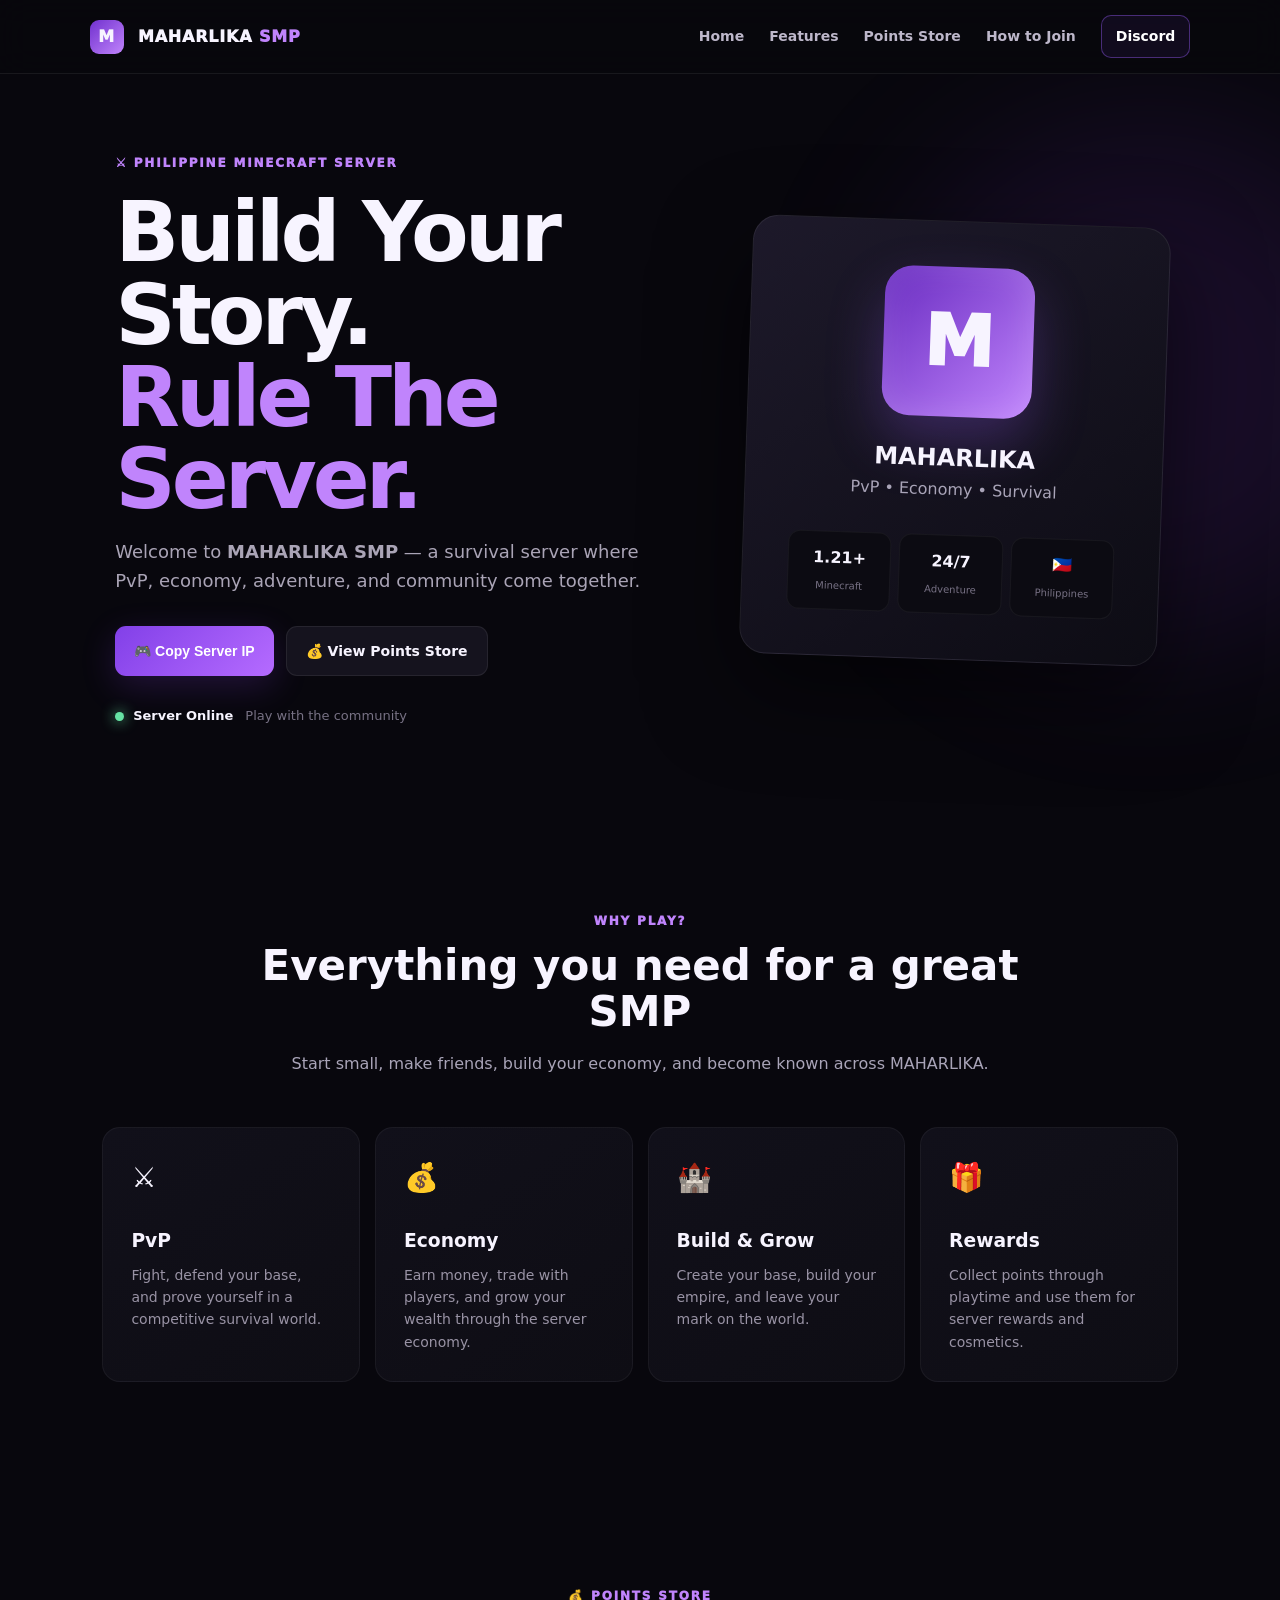
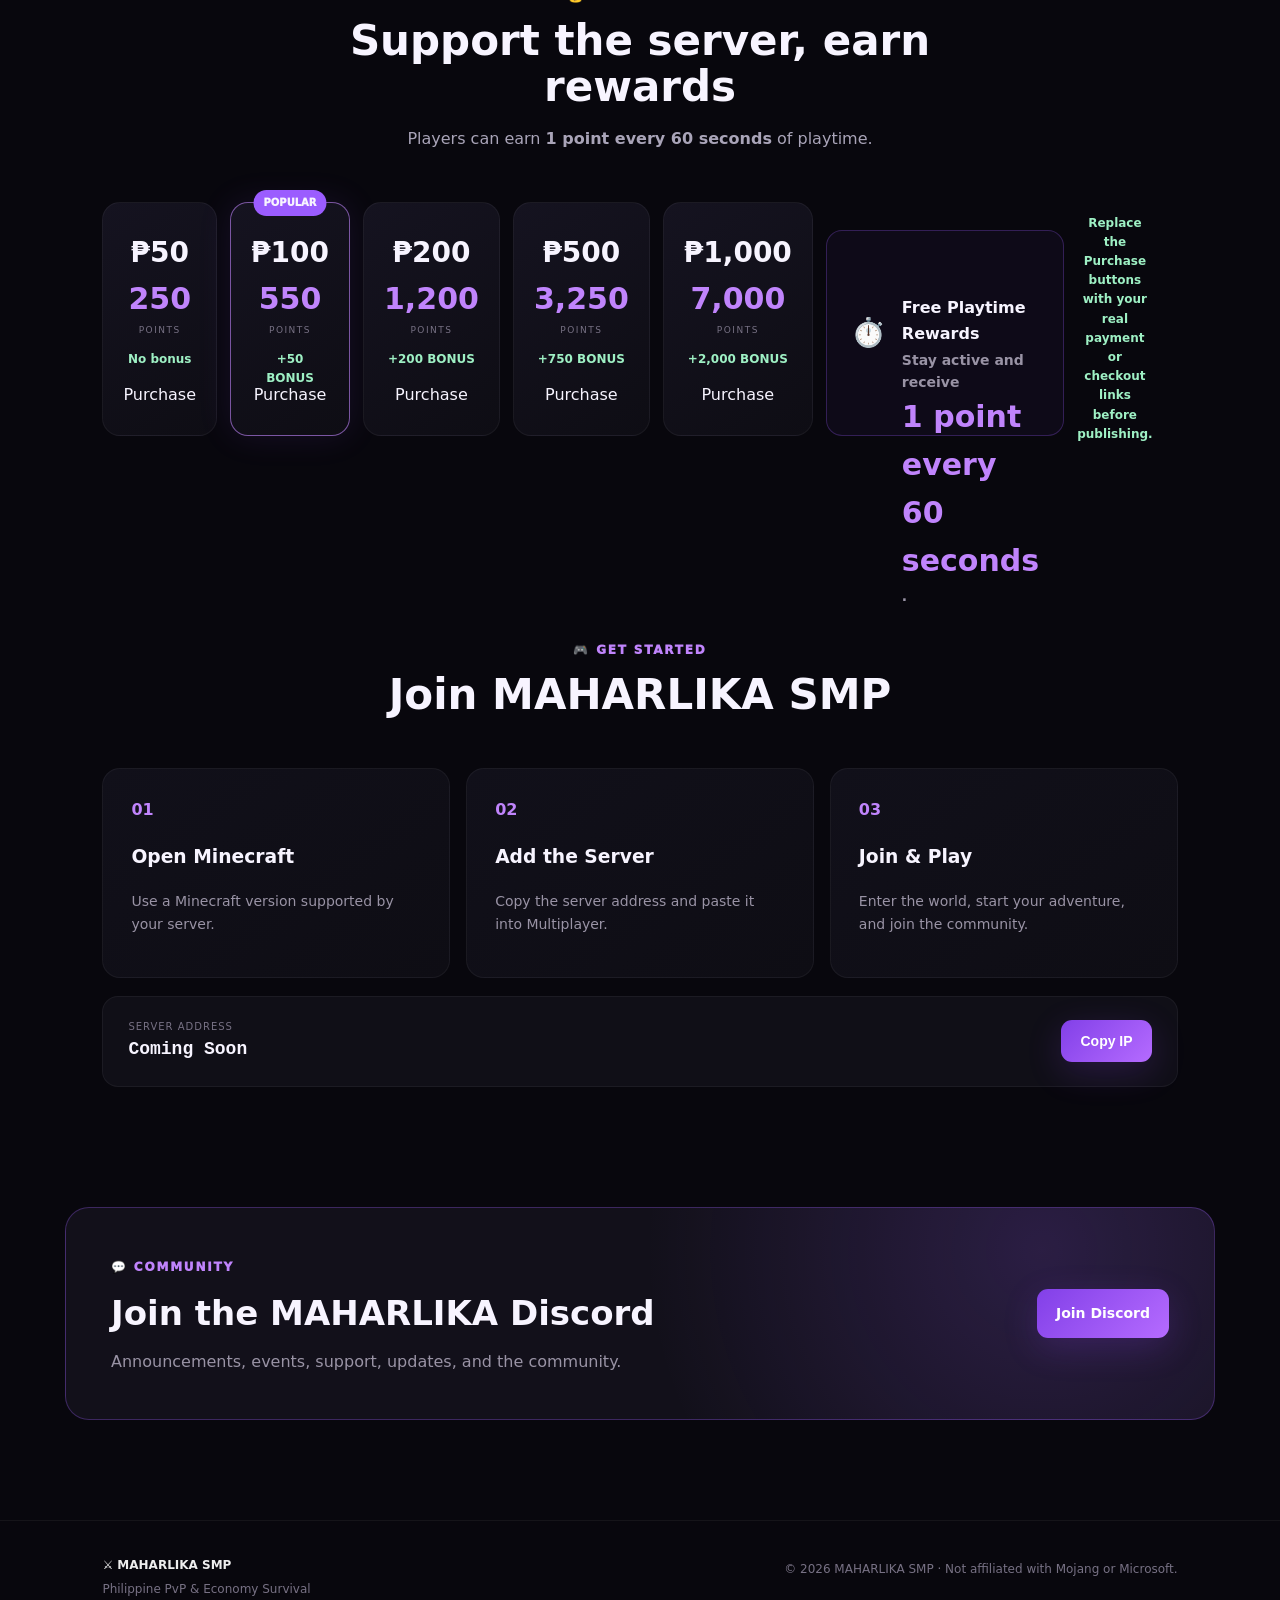
==== index.html @ 7c657fb5 "Update index.html" ====
<!DOCTYPE html>
<html lang="en">
<head>
  <meta charset="UTF-8">
  <meta name="viewport" content="width=device-width, initial-scale=1.0">
  <meta name="description" content="MAHARLIKA SMP - Philippine PvP and Economy Minecraft Server">
  <title>MAHARLIKA SMP | PvP & Economy</title>
  <link rel="stylesheet" href="style.css">
</head>
<body>
<header class="nav">
  <a class="brand" href="#home"><span class="logo">M</span> MAHARLIKA <em>SMP</em></a>
  <button class="menu" aria-label="Menu">☰</button>
  <nav>
    <a href="#home">Home</a><a href="#features">Features</a><a href="#store">Points Store</a>
    <a href="#join">How to Join</a><a class="nav-discord" href="#discord">Discord</a>
  </nav>
</header>

<main>
<section id="home" class="hero">
  <div class="glow"></div>
  <div class="hero-copy">
    <div class="eyebrow">⚔️ PHILIPPINE MINECRAFT SERVER</div>
    <h1>Build Your Story.<br><span>Rule The Server.</span></h1>
    <p>Welcome to <strong>MAHARLIKA SMP</strong> — a survival server where PvP, economy, adventure, and community come together.</p>
    <div class="actions">
      <button class="btn primary" id="copyIp">🎮 Copy Server IP</button>
      <a class="btn secondary" href="#store">💰 View Points Store</a>
    </div>
    <div class="status"><i></i><b>Server Online</b><span>Play with the community</span></div>
  </div>
  <div class="hero-card">
    <div class="mc-logo">M</div>
    <h2>MAHARLIKA</h2><p>PvP • Economy • Survival</p>
    <div class="mini-stats"><div><b>1.21+</b><small>Minecraft</small></div><div><b>24/7</b><small>Adventure</small></div><div><b>🇵🇭</b><small>Philippines</small></div></div>
  </div>
</section>

<section id="features" class="section">
  <div class="section-title"><span>WHY PLAY?</span><h2>Everything you need for a great SMP</h2><p>Start small, make friends, build your economy, and become known across MAHARLIKA.</p></div>
  <div class="features">
    <article><div>⚔️</div><h3>PvP</h3><p>Fight, defend your base, and prove yourself in a competitive survival world.</p></article>
    <article><div>💰</div><h3>Economy</h3><p>Earn money, trade with players, and grow your wealth through the server economy.</p></article>
    <article><div>🏰</div><h3>Build & Grow</h3><p>Create your base, build your empire, and leave your mark on the world.</p></article>
    <article><div>🎁</div><h3>Rewards</h3><p>Collect points through playtime and use them for server rewards and cosmetics.</p></article>
  </div>
</section>

<section id="store" class="section store">
  <div class="section-title"><span>💰 POINTS STORE</span><h2>Support the server, earn rewards</h2><p>Players can earn <strong>1 point every 60 seconds</strong> of playtime.</p></div>
  <div class="prices">
<div class="prices">

  <article>
    <b class="price">₱50</b>
    <strong>250</strong>
    <small>POINTS</small>
    <p>No bonus</p>
    <a href="payment.html?product=250&price=50" class="purchase-button">
      Purchase
    </a>
  </article>

  <article class="popular">
    <label>POPULAR</label>
    <b class="price">₱100</b>
    <strong>550</strong>
    <small>POINTS</small>
    <p>+50 BONUS</p>
    <a href="payment.html?product=550&price=100" class="purchase-button">
      Purchase
    </a>
  </article>

  <article>
    <b class="price">₱200</b>
    <strong>1,200</strong>
    <small>POINTS</small>
    <p>+200 BONUS</p>
    <a href="payment.html?product=1200&price=200" class="purchase-button">
      Purchase
    </a>
  </article>

  <article>
    <b class="price">₱500</b>
    <strong>3,250</strong>
    <small>POINTS</small>
    <p>+750 BONUS</p>
    <a href="payment.html?product=3250&price=500" class="purchase-button">
      Purchase
    </a>
  </article>

  <article>
    <b class="price">₱1,000</b>
    <strong>7,000</strong>
    <small>POINTS</small>
    <p>+2,000 BONUS</p>
    <a href="payment.html?product=7000&price=1000" class="purchase-button">
      Purchase
    </a>
  </article>

</div>
  <div class="earn"><span>⏱️</span><div><b>Free Playtime Rewards</b><p>Stay active and receive <strong>1 point every 60 seconds</strong>.</p></div></div>
  <p class="note">Replace the Purchase buttons with your real payment or checkout links before publishing.</p>
</section>

<section id="join" class="section">
  <div class="section-title"><span>🎮 GET STARTED</span><h2>Join MAHARLIKA SMP</h2></div>
  <div class="steps">
    <article><b>01</b><h3>Open Minecraft</h3><p>Use a Minecraft version supported by your server.</p></article>
    <article><b>02</b><h3>Add the Server</h3><p>Copy the server address and paste it into Multiplayer.</p></article>
    <article><b>03</b><h3>Join & Play</h3><p>Enter the world, start your adventure, and join the community.</p></article>
  </div>
  <div class="server-box"><div><small>SERVER ADDRESS</small><strong id="serverIp">YOUR-SERVER-IP-HERE</strong></div><button class="btn primary" id="copyIp2">Copy IP</button></div>
</section>

<section id="discord" class="discord">
  <div><span>💬 COMMUNITY</span><h2>Join the MAHARLIKA Discord</h2><p>Announcements, events, support, updates, and the community.</p></div>
  <a class="btn primary" href="https://discord.gg/5waByTQENN" target="_blank">Join Discord</a>
</section>
</main>

<footer><div><b>⚔️ MAHARLIKA SMP</b><p>Philippine PvP & Economy Survival</p></div><p>© 2026 MAHARLIKA SMP · Not affiliated with Mojang or Microsoft.</p></footer>
<div id="toast">Server IP copied!</div>
<script src="script.js"></script>
</body>
</html>
---- style.css ----
*{box-sizing:border-box}html{scroll-behavior:smooth}body{margin:0;background:#08070d;color:#f7f4ff;font-family:Inter,system-ui,-apple-system,Segoe UI,sans-serif;line-height:1.6}a{text-decoration:none;color:inherit}.nav{height:74px;position:sticky;top:0;z-index:20;display:flex;align-items:center;justify-content:space-between;padding:0 7%;background:rgba(8,7,13,.86);backdrop-filter:blur(16px);border-bottom:1px solid #ffffff12}.brand{font-weight:950;letter-spacing:.8px}.brand em{color:#c084fc;font-style:normal}.logo{display:inline-grid;place-items:center;width:34px;height:34px;margin-right:8px;border-radius:9px;background:linear-gradient(135deg,#7131ce,#c084fc)}nav{display:flex;align-items:center;gap:25px}nav a{font-size:14px;font-weight:750;color:#bdb7ca}nav a:hover{color:white}.nav-discord{padding:9px 14px;border:1px solid #9b5cff66;border-radius:10px;color:#fff!important;background:#9b5cff12}.menu{display:none;background:none;border:0;color:white;font-size:25px}.hero{min-height:690px;display:grid;grid-template-columns:1.15fr .85fr;gap:65px;align-items:center;padding:80px 9%;position:relative;overflow:hidden}.glow{position:absolute;width:520px;height:520px;border-radius:50%;right:-130px;top:50px;background:#8b3fe51f;filter:blur(80px)}.hero-copy,.hero-card{position:relative;z-index:1}.eyebrow,.section-title>span,.discord>div>span{font-size:12px;font-weight:950;letter-spacing:1.8px;color:#c084fc}.hero h1{font-size:clamp(48px,7vw,84px);line-height:.98;letter-spacing:-4px;margin:18px 0}.hero h1 span{color:#c084fc}.hero-copy>p{max-width:650px;color:#aaa4b6;font-size:18px}.actions{display:flex;gap:12px;margin:30px 0}.btn{display:inline-flex;align-items:center;justify-content:center;border:0;border-radius:11px;padding:13px 19px;font-weight:900;cursor:pointer;font-size:14px}.primary{color:white;background:linear-gradient(135deg,#8240e8,#b56bff);box-shadow:0 10px 35px #8b43ef33}.secondary{background:#15131e;border:1px solid #ffffff12}.status{display:flex;align-items:center;gap:9px;font-size:13px}.status i{width:9px;height:9px;background:#66e3a4;border-radius:50%;box-shadow:0 0 14px #66e3a4}.status span{color:#777184;margin-left:3px}.hero-card{padding:45px;border:1px solid #ffffff12;border-radius:26px;text-align:center;background:linear-gradient(145deg,#1d192a,#0d0c14);box-shadow:0 35px 90px #0008;transform:rotate(2deg)}.mc-logo{width:150px;height:150px;margin:auto;display:grid;place-items:center;border-radius:28px;background:linear-gradient(135deg,#682bc0,#c084fc);font-size:70px;font-weight:1000;box-shadow:inset 0 0 35px #ffffff22,0 25px 55px #9b5cff44}.hero-card h2{margin:22px 0 0}.hero-card p{margin:0;color:#a9a4b8}.mini-stats{display:grid;grid-template-columns:repeat(3,1fr);gap:8px;margin-top:32px}.mini-stats div{padding:13px;border-radius:12px;background:#0c0b12;border:1px solid #ffffff0d}.mini-stats b{display:block}.mini-stats small{font-size:10px;color:#777184}.section{max-width:1350px;margin:auto;padding:100px 8%}.section-title{text-align:center;max-width:760px;margin:0 auto 50px}.section-title h2{font-size:42px;line-height:1.1;margin:10px 0}.section-title p{color:#a9a4b8}.features{display:grid;grid-template-columns:repeat(4,1fr);gap:15px}.features article,.steps article{padding:28px;border:1px solid #ffffff0d;border-radius:18px;background:linear-gradient(145deg,#11101a,#0e0d14)}.features article>div{font-size:28px;margin-bottom:25px}.features h3,.features p{margin:0}.features p{margin-top:8px;color:#9993a5;font-size:14px}.prices{display:grid;grid-template-columns:repeat(5,1fr);gap:13px}.prices article{position:relative;padding:28px 20px;text-align:center;border:1px solid #ffffff0d;border-radius:18px;background:linear-gradient(145deg,#151320,#0e0d14)}.prices article.popular{border-color:#c084fc99;box-shadow:0 0 35px #9b5cff1c}.prices label{position:absolute;top:0;left:50%;transform:translate(-50%,-50%);background:#9b5cff;padding:5px 10px;border-radius:20px;font-size:10px;font-weight:1000}.price{display:block;font-size:28px}.prices strong{display:block;color:#c084fc;font-size:30px}.prices small{display:block;color:#777184;font-size:9px;letter-spacing:1.5px}.prices p{height:20px;color:#9ef0c4;font-size:12px;font-weight:800}.prices button{width:100%;padding:10px;border:1px solid #ffffff12;border-radius:9px;background:#1c1927;color:white;font-weight:800;cursor:pointer}.prices button:hover{background:#9b5cff}.earn{max-width:850px;margin:28px auto 0;padding:20px 24px;display:flex;align-items:center;gap:16px;border:1px solid #9b5cff44;border-radius:16px;background:#9b5cff0c}.earn>span{font-size:28px}.earn p{margin:2px 0;color:#9993a5;font-size:14px}.note{text-align:center;color:#777184;font-size:11px}.steps{display:grid;grid-template-columns:repeat(3,1fr);gap:16px}.steps article>b{color:#c084fc}.steps p{color:#9993a5;font-size:14px}.server-box{margin-top:18px;padding:22px 25px;display:flex;align-items:center;justify-content:space-between;border:1px solid #ffffff0d;border-radius:16px;background:#100f17}.server-box small{display:block;color:#777184;font-size:10px;letter-spacing:1px}.server-box strong{font-family:monospace;font-size:18px}.discord{max-width:1150px;margin:20px auto 100px;padding:45px;display:flex;align-items:center;justify-content:space-between;gap:30px;border:1px solid #9b5cff4d;border-radius:24px;background:radial-gradient(circle at 85% 20%,#9b5cff2e,transparent 40%),#12101a}.discord h2{font-size:34px;margin:8px 0}.discord p{color:#9993a5;margin:0}footer{padding:35px 8%;border-top:1px solid #ffffff0d;display:flex;justify-content:space-between;gap:20px;color:#777184;font-size:12px}footer p{margin:4px 0}footer b{color:#eee}#toast{position:fixed;z-index:50;bottom:25px;left:50%;transform:translate(-50%,30px);opacity:0;background:#eee;color:#111;padding:10px 17px;border-radius:9px;font-size:13px;font-weight:900;transition:.25s}#toast.show{opacity:1;transform:translate(-50%,0)}@media(max-width:900px){nav{display:none}.menu{display:block}.hero{grid-template-columns:1fr;padding-top:60px}.hero-card{max-width:500px;margin:auto}.features{grid-template-columns:repeat(2,1fr)}.prices{grid-template-columns:repeat(2,1fr)}.steps{grid-template-columns:1fr}.discord{margin:20px 5% 70px;flex-direction:column;align-items:flex-start}.section{padding:75px 5%}}@media(max-width:600px){.hero{padding:55px 5%}.features,.prices{grid-template-columns:1fr}.actions{flex-direction:column}.actions>*{width:100%}.hero h1{letter-spacing:-2px}.section-title h2{font-size:33px}.server-box{flex-direction:column;align-items:flex-start;gap:15px}.server-box .btn{width:100%}footer{flex-direction:column}}
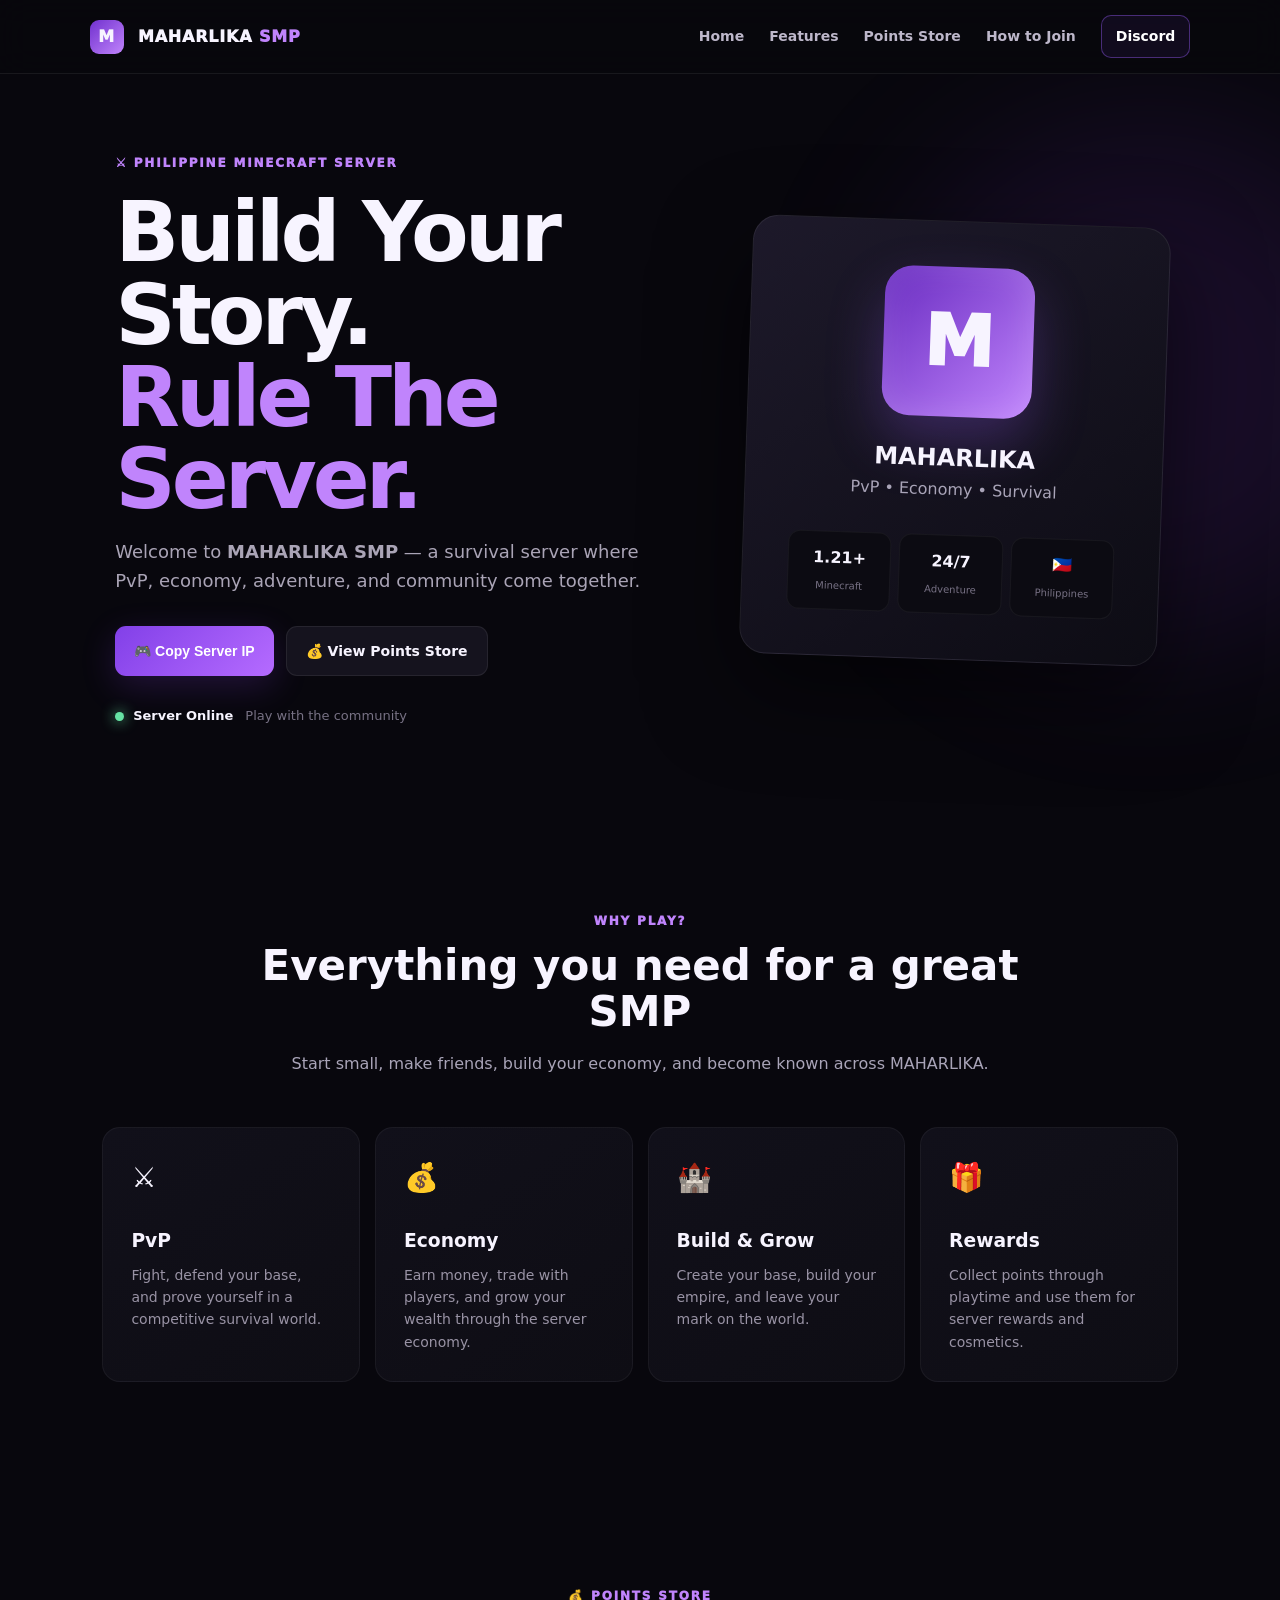
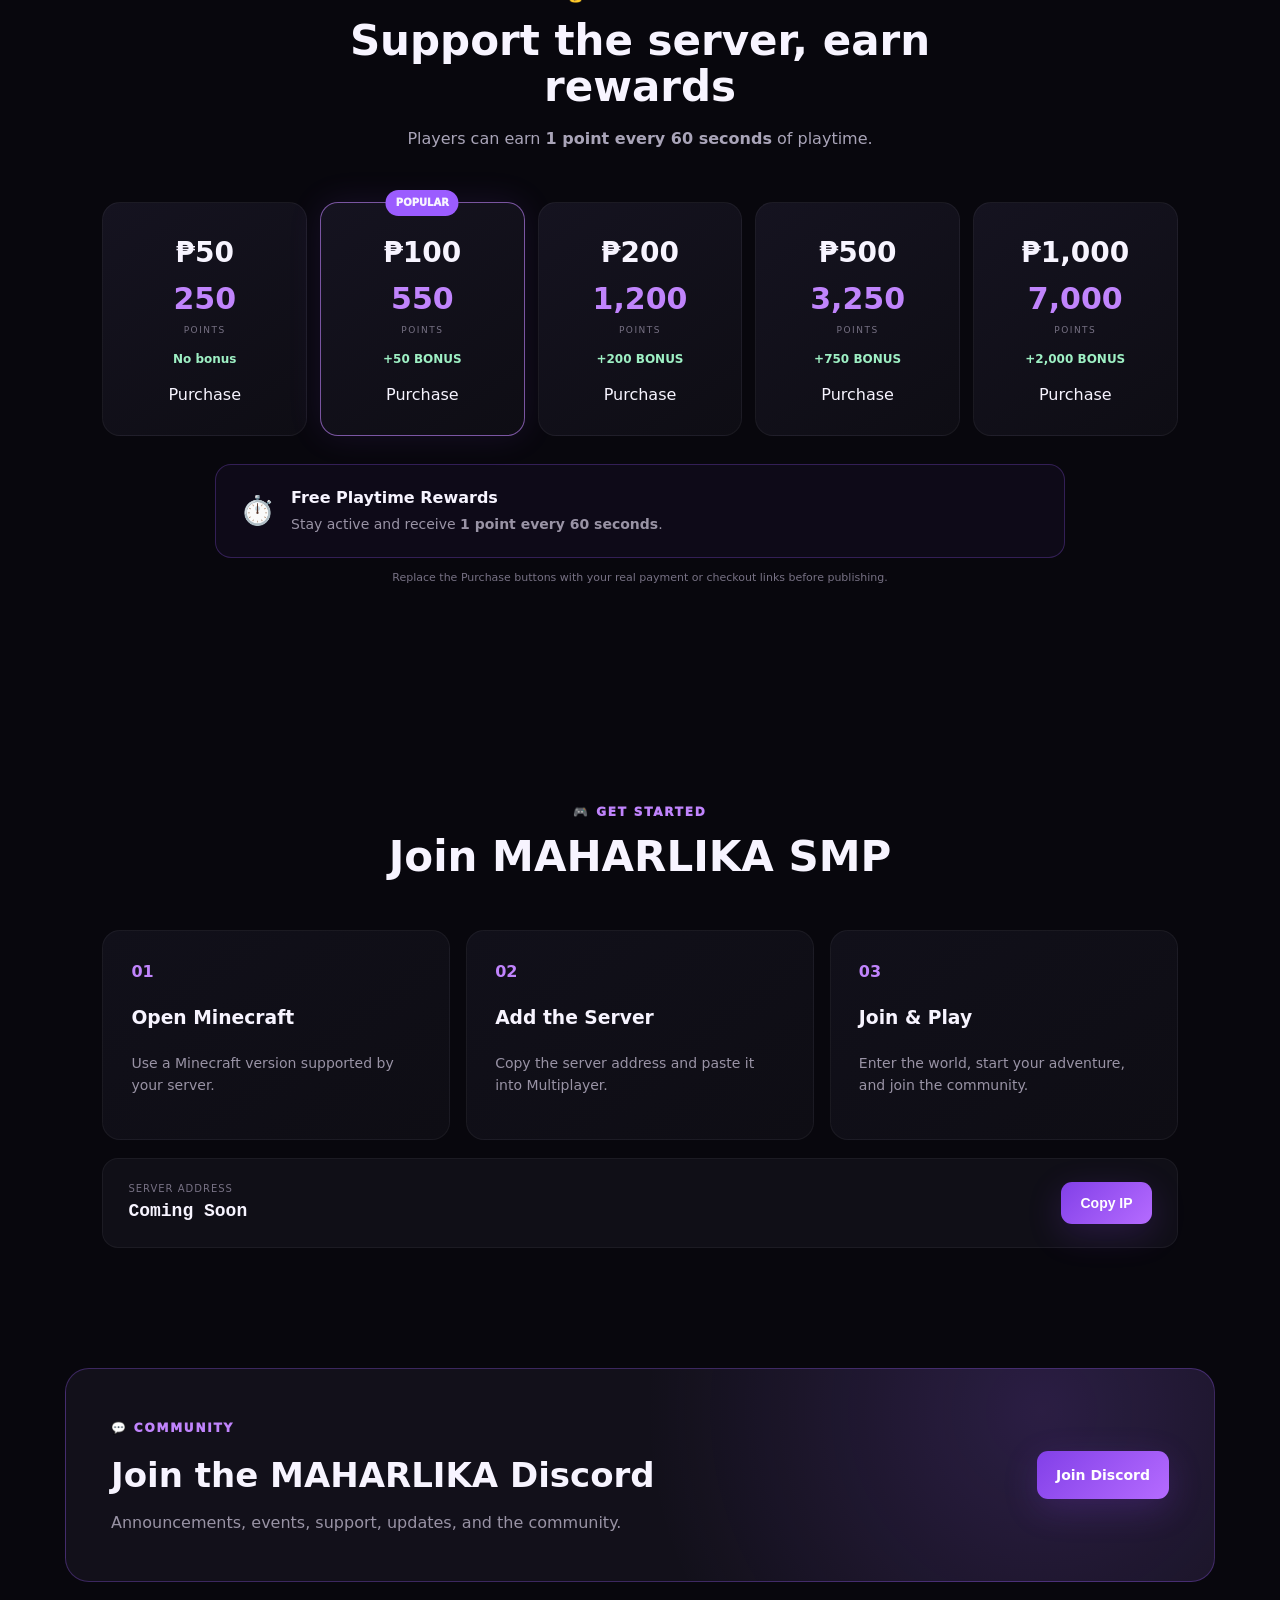
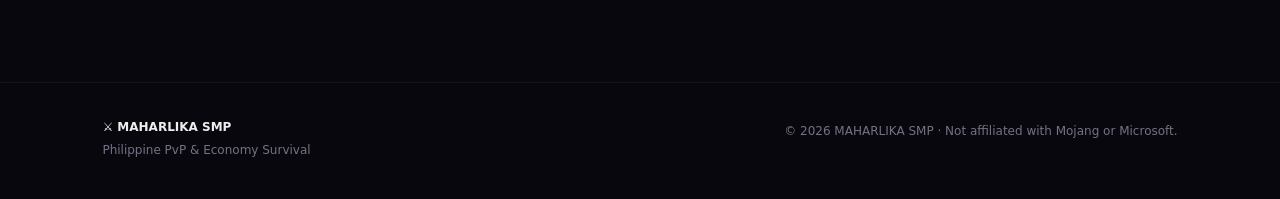
==== commit 7aaf3975: "Fix formatting in points store section of index.html" ====
--- a/index.html
+++ b/index.html
@@ -49,7 +49,6 @@
 
 <section id="store" class="section store">
   <div class="section-title"><span>💰 POINTS STORE</span><h2>Support the server, earn rewards</h2><p>Players can earn <strong>1 point every 60 seconds</strong> of playtime.</p></div>
-  <div class="prices">
 <div class="prices">
 
   <article>
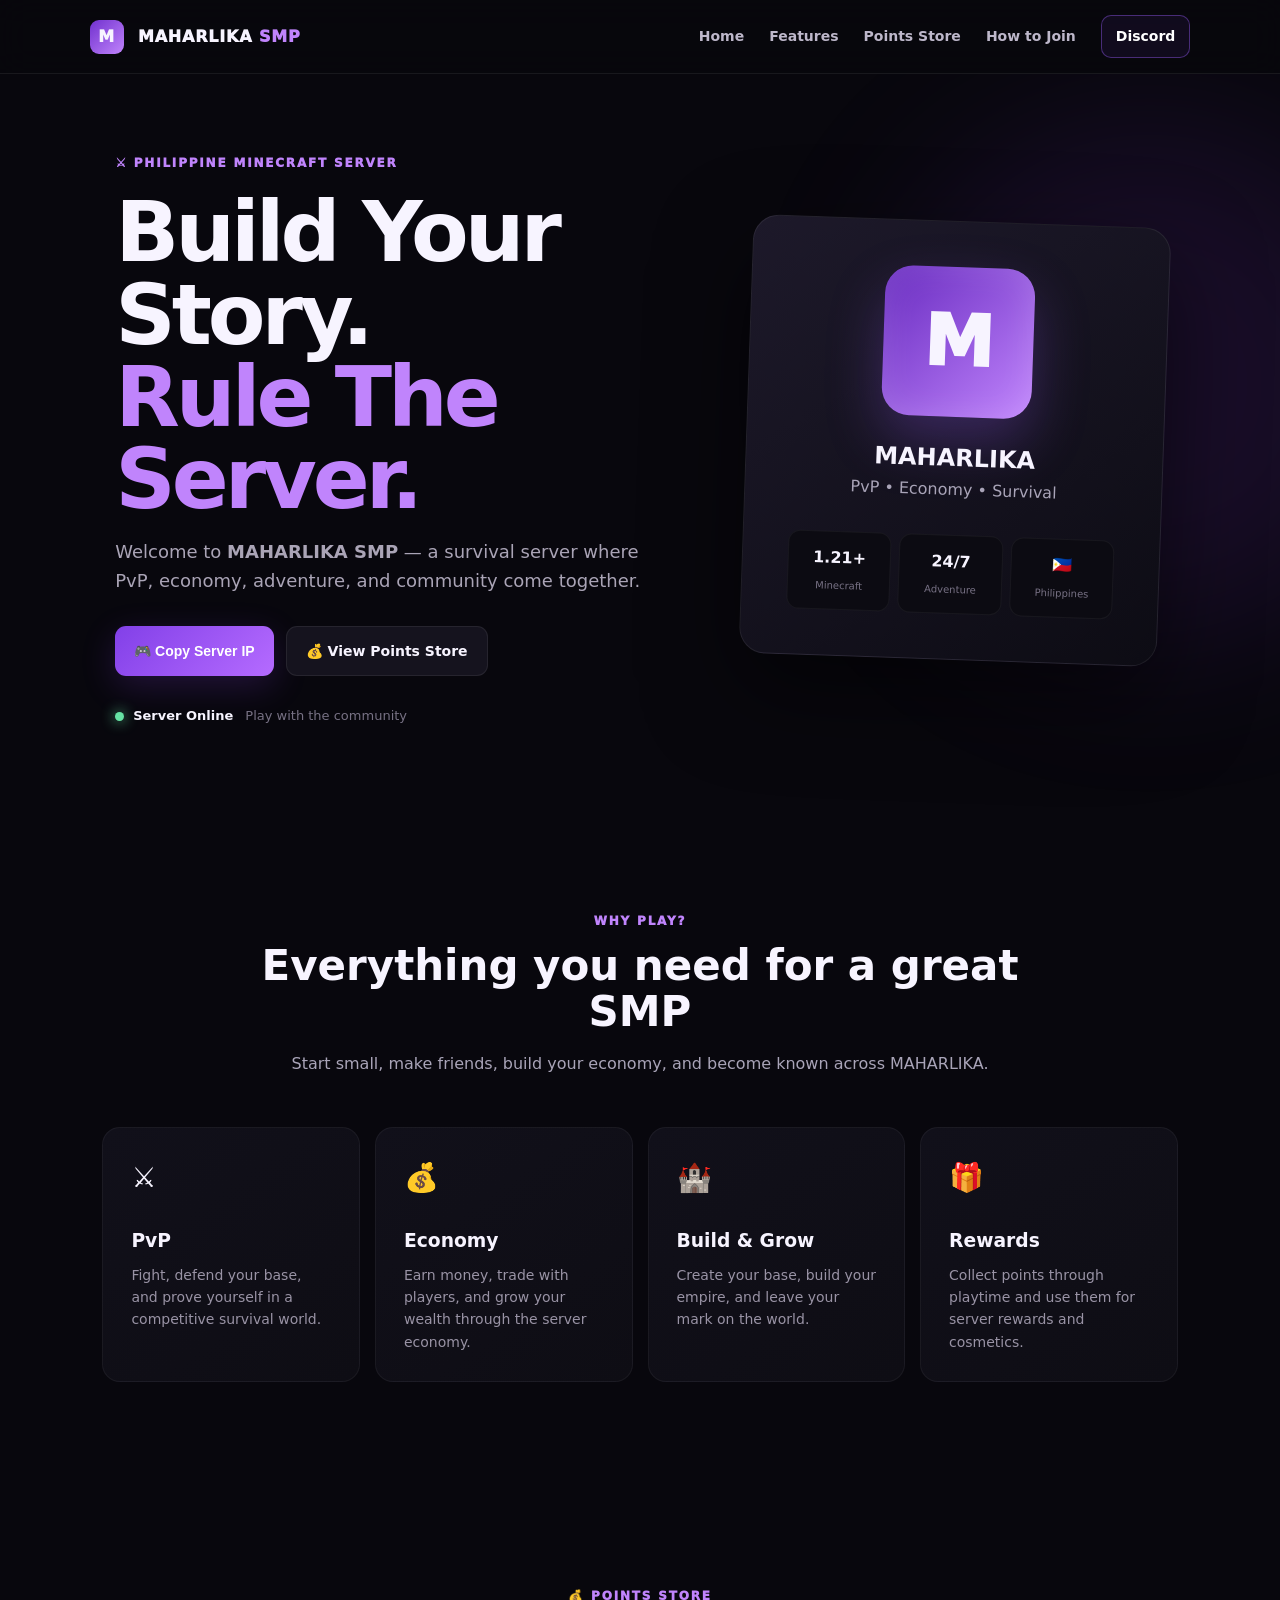
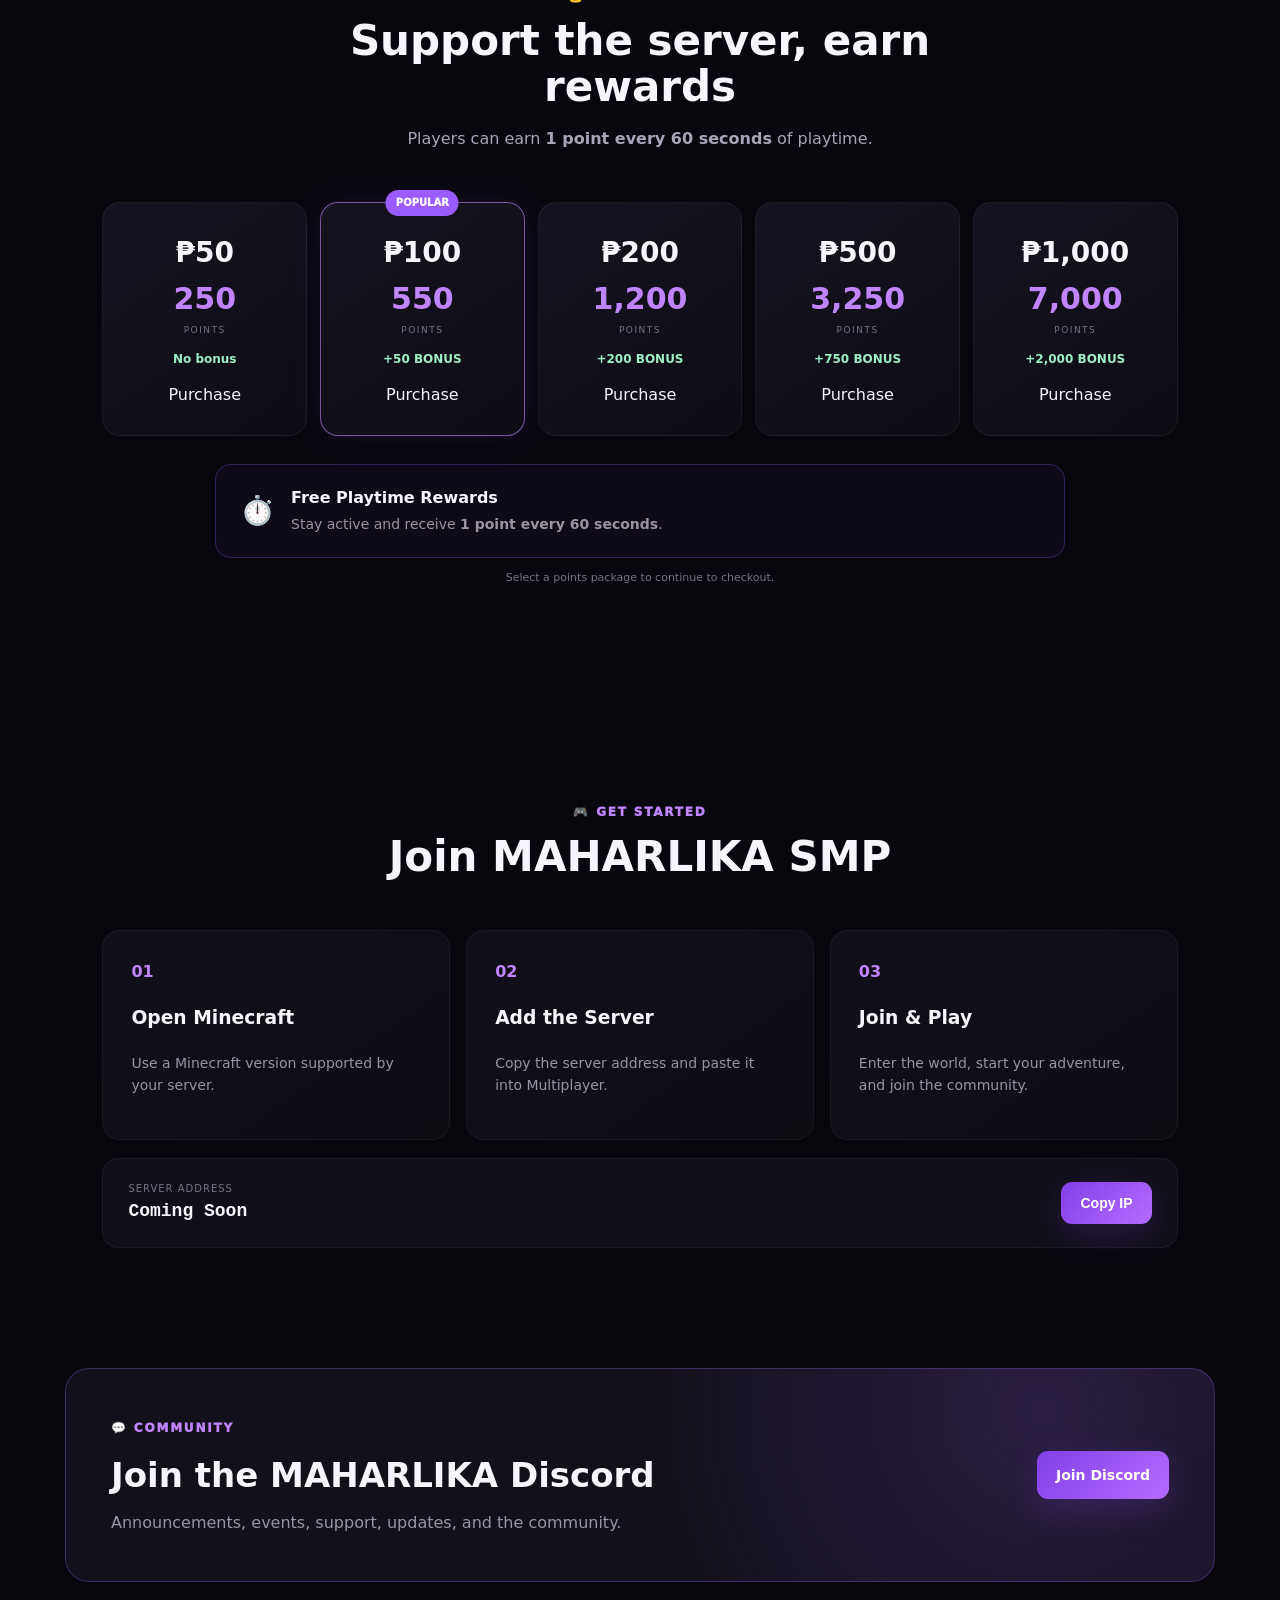
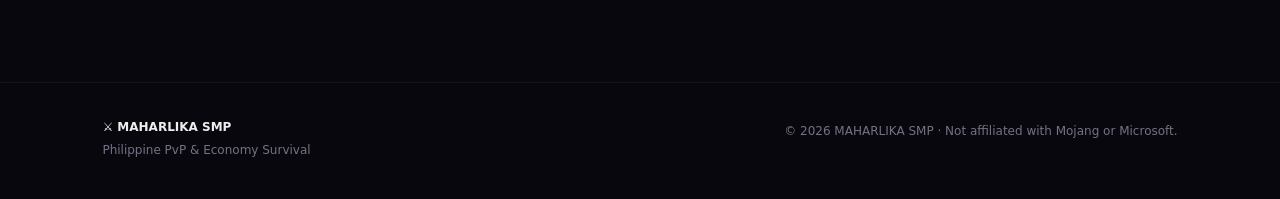
==== commit b999846e: "Update note for payment links in index.html" ====
--- a/index.html
+++ b/index.html
@@ -104,7 +104,7 @@
 
 </div>
   <div class="earn"><span>⏱️</span><div><b>Free Playtime Rewards</b><p>Stay active and receive <strong>1 point every 60 seconds</strong>.</p></div></div>
-  <p class="note">Replace the Purchase buttons with your real payment or checkout links before publishing.</p>
+  <p class="note">Select a points package to continue to checkout.</p>
 </section>
 
 <section id="join" class="section">
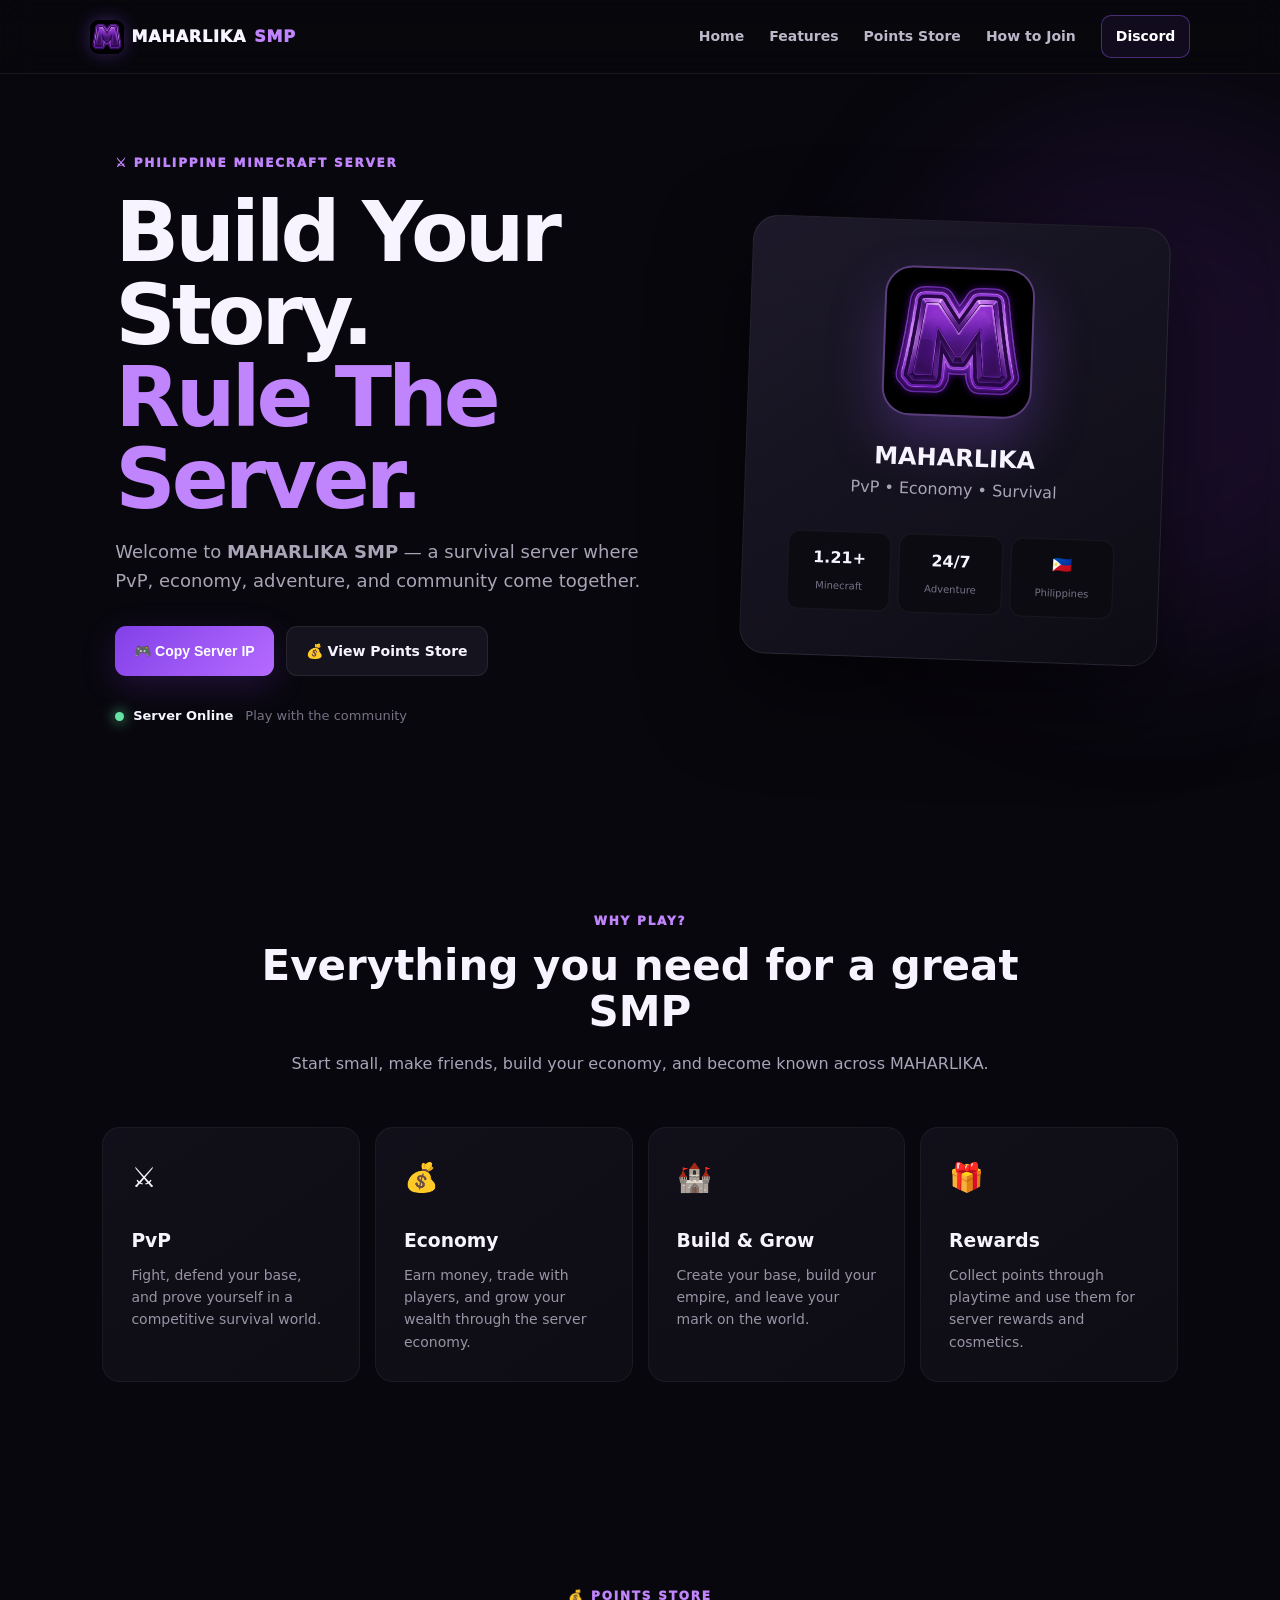
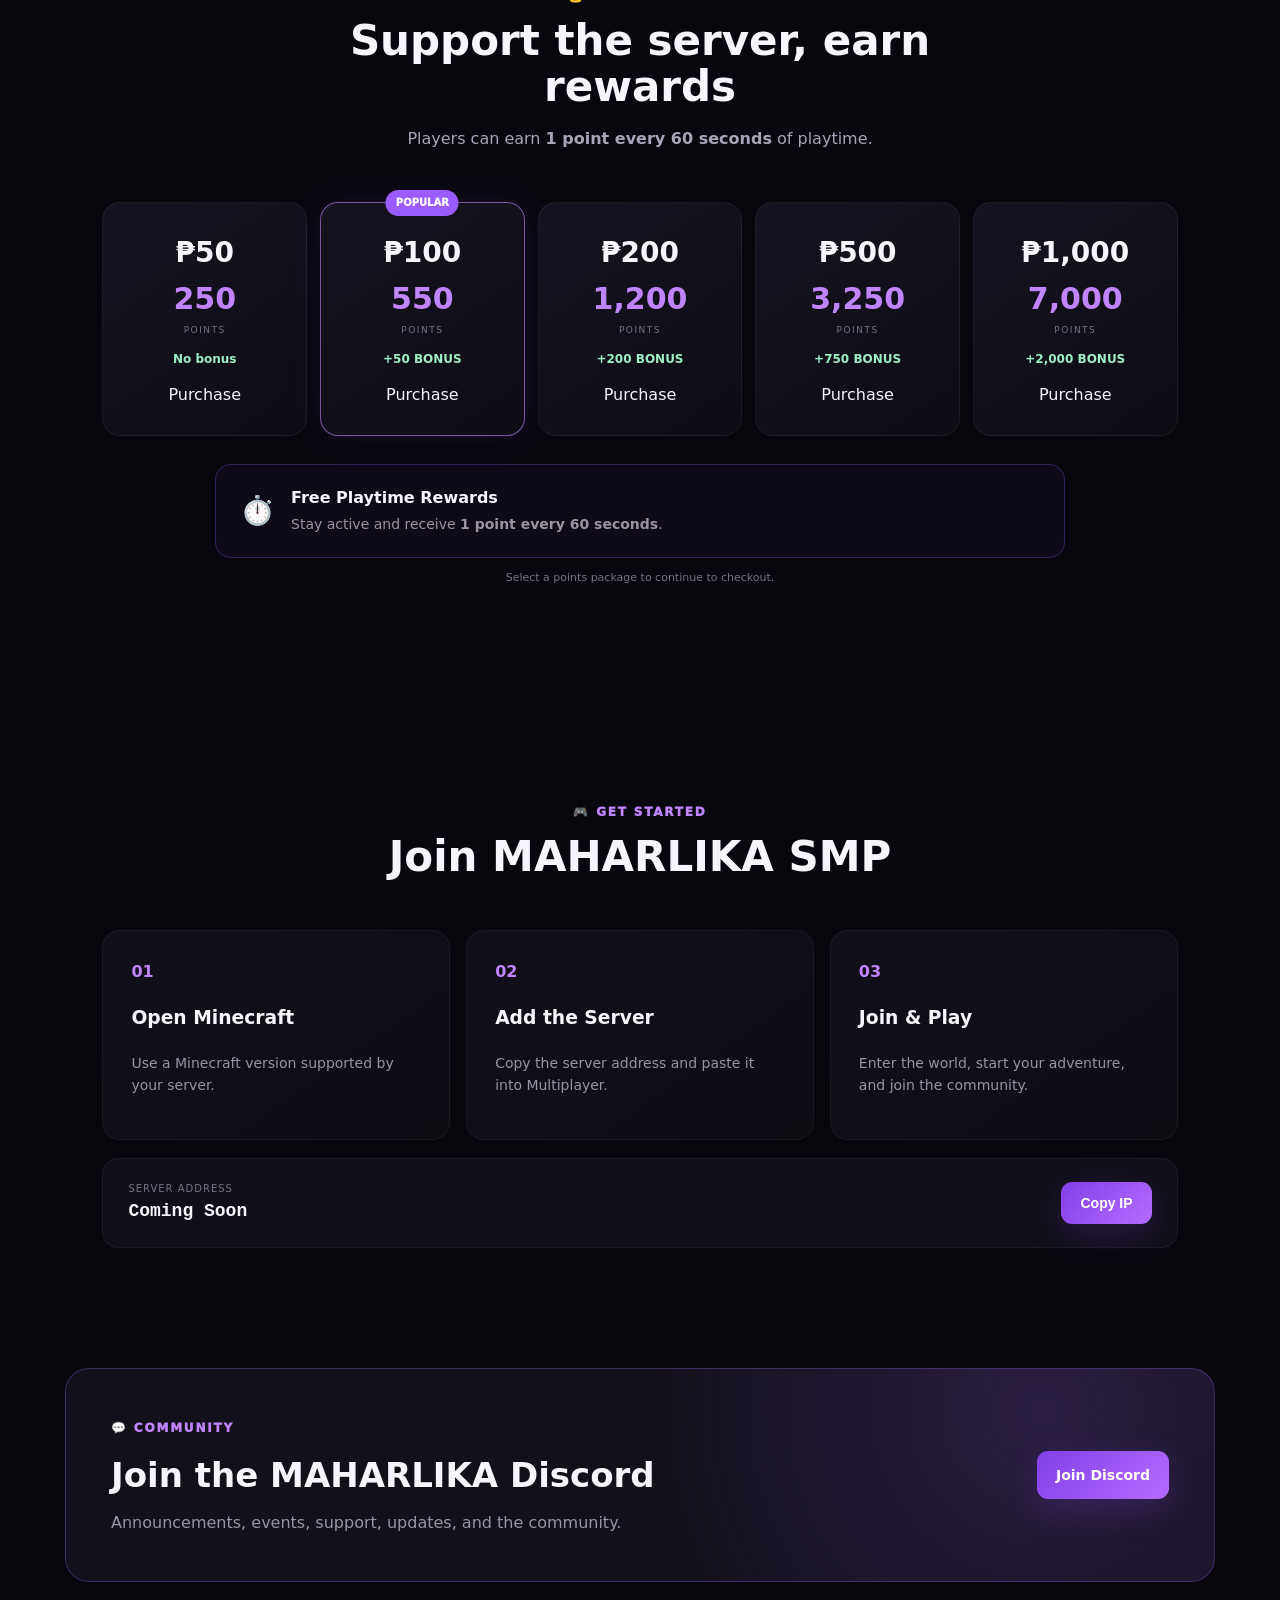
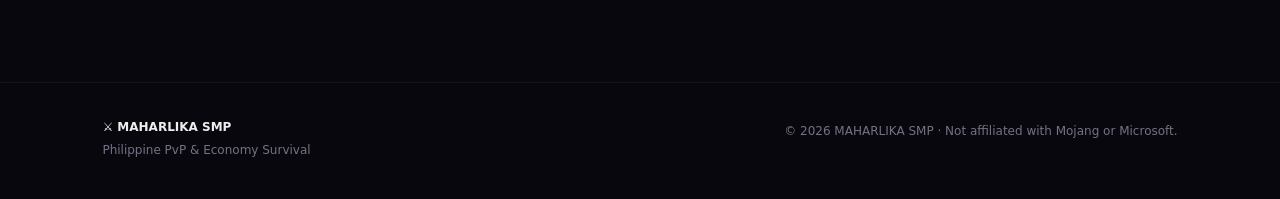
==== commit d87a0497: "Add files via upload" ====
--- a/index.html
+++ b/index.html
@@ -5,11 +5,15 @@
   <meta name="viewport" content="width=device-width, initial-scale=1.0">
   <meta name="description" content="MAHARLIKA SMP - Philippine PvP and Economy Minecraft Server">
   <title>MAHARLIKA SMP | PvP & Economy</title>
+  <link rel="icon" type="image/jpeg" href="maharlika-logo.jpg">
+  <meta property="og:title" content="MAHARLIKA SMP | PvP & Economy">
+  <meta property="og:description" content="Philippine PvP & Economy Survival Minecraft Server">
+  <meta property="og:image" content="maharlika-logo.jpg">
   <link rel="stylesheet" href="style.css">
 </head>
 <body>
 <header class="nav">
-  <a class="brand" href="#home"><span class="logo">M</span> MAHARLIKA <em>SMP</em></a>
+  <a class="brand" href="#home"><img class="brand-logo" src="maharlika-logo.jpg" alt="MAHARLIKA SMP logo"> MAHARLIKA <em>SMP</em></a>
   <button class="menu" aria-label="Menu">☰</button>
   <nav>
     <a href="#home">Home</a><a href="#features">Features</a><a href="#store">Points Store</a>
@@ -31,7 +35,7 @@
     <div class="status"><i></i><b>Server Online</b><span>Play with the community</span></div>
   </div>
   <div class="hero-card">
-    <div class="mc-logo">M</div>
+    <img class="mc-logo" src="maharlika-logo.jpg" alt="MAHARLIKA SMP logo">
     <h2>MAHARLIKA</h2><p>PvP • Economy • Survival</p>
     <div class="mini-stats"><div><b>1.21+</b><small>Minecraft</small></div><div><b>24/7</b><small>Adventure</small></div><div><b>🇵🇭</b><small>Philippines</small></div></div>
   </div>
--- a/style.css
+++ b/style.css
@@ -1 +1 @@
-*{box-sizing:border-box}html{scroll-behavior:smooth}body{margin:0;background:#08070d;color:#f7f4ff;font-family:Inter,system-ui,-apple-system,Segoe UI,sans-serif;line-height:1.6}a{text-decoration:none;color:inherit}.nav{height:74px;position:sticky;top:0;z-index:20;display:flex;align-items:center;justify-content:space-between;padding:0 7%;background:rgba(8,7,13,.86);backdrop-filter:blur(16px);border-bottom:1px solid #ffffff12}.brand{font-weight:950;letter-spacing:.8px}.brand em{color:#c084fc;font-style:normal}.logo{display:inline-grid;place-items:center;width:34px;height:34px;margin-right:8px;border-radius:9px;background:linear-gradient(135deg,#7131ce,#c084fc)}nav{display:flex;align-items:center;gap:25px}nav a{font-size:14px;font-weight:750;color:#bdb7ca}nav a:hover{color:white}.nav-discord{padding:9px 14px;border:1px solid #9b5cff66;border-radius:10px;color:#fff!important;background:#9b5cff12}.menu{display:none;background:none;border:0;color:white;font-size:25px}.hero{min-height:690px;display:grid;grid-template-columns:1.15fr .85fr;gap:65px;align-items:center;padding:80px 9%;position:relative;overflow:hidden}.glow{position:absolute;width:520px;height:520px;border-radius:50%;right:-130px;top:50px;background:#8b3fe51f;filter:blur(80px)}.hero-copy,.hero-card{position:relative;z-index:1}.eyebrow,.section-title>span,.discord>div>span{font-size:12px;font-weight:950;letter-spacing:1.8px;color:#c084fc}.hero h1{font-size:clamp(48px,7vw,84px);line-height:.98;letter-spacing:-4px;margin:18px 0}.hero h1 span{color:#c084fc}.hero-copy>p{max-width:650px;color:#aaa4b6;font-size:18px}.actions{display:flex;gap:12px;margin:30px 0}.btn{display:inline-flex;align-items:center;justify-content:center;border:0;border-radius:11px;padding:13px 19px;font-weight:900;cursor:pointer;font-size:14px}.primary{color:white;background:linear-gradient(135deg,#8240e8,#b56bff);box-shadow:0 10px 35px #8b43ef33}.secondary{background:#15131e;border:1px solid #ffffff12}.status{display:flex;align-items:center;gap:9px;font-size:13px}.status i{width:9px;height:9px;background:#66e3a4;border-radius:50%;box-shadow:0 0 14px #66e3a4}.status span{color:#777184;margin-left:3px}.hero-card{padding:45px;border:1px solid #ffffff12;border-radius:26px;text-align:center;background:linear-gradient(145deg,#1d192a,#0d0c14);box-shadow:0 35px 90px #0008;transform:rotate(2deg)}.mc-logo{width:150px;height:150px;margin:auto;display:grid;place-items:center;border-radius:28px;background:linear-gradient(135deg,#682bc0,#c084fc);font-size:70px;font-weight:1000;box-shadow:inset 0 0 35px #ffffff22,0 25px 55px #9b5cff44}.hero-card h2{margin:22px 0 0}.hero-card p{margin:0;color:#a9a4b8}.mini-stats{display:grid;grid-template-columns:repeat(3,1fr);gap:8px;margin-top:32px}.mini-stats div{padding:13px;border-radius:12px;background:#0c0b12;border:1px solid #ffffff0d}.mini-stats b{display:block}.mini-stats small{font-size:10px;color:#777184}.section{max-width:1350px;margin:auto;padding:100px 8%}.section-title{text-align:center;max-width:760px;margin:0 auto 50px}.section-title h2{font-size:42px;line-height:1.1;margin:10px 0}.section-title p{color:#a9a4b8}.features{display:grid;grid-template-columns:repeat(4,1fr);gap:15px}.features article,.steps article{padding:28px;border:1px solid #ffffff0d;border-radius:18px;background:linear-gradient(145deg,#11101a,#0e0d14)}.features article>div{font-size:28px;margin-bottom:25px}.features h3,.features p{margin:0}.features p{margin-top:8px;color:#9993a5;font-size:14px}.prices{display:grid;grid-template-columns:repeat(5,1fr);gap:13px}.prices article{position:relative;padding:28px 20px;text-align:center;border:1px solid #ffffff0d;border-radius:18px;background:linear-gradient(145deg,#151320,#0e0d14)}.prices article.popular{border-color:#c084fc99;box-shadow:0 0 35px #9b5cff1c}.prices label{position:absolute;top:0;left:50%;transform:translate(-50%,-50%);background:#9b5cff;padding:5px 10px;border-radius:20px;font-size:10px;font-weight:1000}.price{display:block;font-size:28px}.prices strong{display:block;color:#c084fc;font-size:30px}.prices small{display:block;color:#777184;font-size:9px;letter-spacing:1.5px}.prices p{height:20px;color:#9ef0c4;font-size:12px;font-weight:800}.prices button{width:100%;padding:10px;border:1px solid #ffffff12;border-radius:9px;background:#1c1927;color:white;font-weight:800;cursor:pointer}.prices button:hover{background:#9b5cff}.earn{max-width:850px;margin:28px auto 0;padding:20px 24px;display:flex;align-items:center;gap:16px;border:1px solid #9b5cff44;border-radius:16px;background:#9b5cff0c}.earn>span{font-size:28px}.earn p{margin:2px 0;color:#9993a5;font-size:14px}.note{text-align:center;color:#777184;font-size:11px}.steps{display:grid;grid-template-columns:repeat(3,1fr);gap:16px}.steps article>b{color:#c084fc}.steps p{color:#9993a5;font-size:14px}.server-box{margin-top:18px;padding:22px 25px;display:flex;align-items:center;justify-content:space-between;border:1px solid #ffffff0d;border-radius:16px;background:#100f17}.server-box small{display:block;color:#777184;font-size:10px;letter-spacing:1px}.server-box strong{font-family:monospace;font-size:18px}.discord{max-width:1150px;margin:20px auto 100px;padding:45px;display:flex;align-items:center;justify-content:space-between;gap:30px;border:1px solid #9b5cff4d;border-radius:24px;background:radial-gradient(circle at 85% 20%,#9b5cff2e,transparent 40%),#12101a}.discord h2{font-size:34px;margin:8px 0}.discord p{color:#9993a5;margin:0}footer{padding:35px 8%;border-top:1px solid #ffffff0d;display:flex;justify-content:space-between;gap:20px;color:#777184;font-size:12px}footer p{margin:4px 0}footer b{color:#eee}#toast{position:fixed;z-index:50;bottom:25px;left:50%;transform:translate(-50%,30px);opacity:0;background:#eee;color:#111;padding:10px 17px;border-radius:9px;font-size:13px;font-weight:900;transition:.25s}#toast.show{opacity:1;transform:translate(-50%,0)}@media(max-width:900px){nav{display:none}.menu{display:block}.hero{grid-template-columns:1fr;padding-top:60px}.hero-card{max-width:500px;margin:auto}.features{grid-template-columns:repeat(2,1fr)}.prices{grid-template-columns:repeat(2,1fr)}.steps{grid-template-columns:1fr}.discord{margin:20px 5% 70px;flex-direction:column;align-items:flex-start}.section{padding:75px 5%}}@media(max-width:600px){.hero{padding:55px 5%}.features,.prices{grid-template-columns:1fr}.actions{flex-direction:column}.actions>*{width:100%}.hero h1{letter-spacing:-2px}.section-title h2{font-size:33px}.server-box{flex-direction:column;align-items:flex-start;gap:15px}.server-box .btn{width:100%}footer{flex-direction:column}}
+*{box-sizing:border-box}html{scroll-behavior:smooth}body{margin:0;background:#08070d;color:#f7f4ff;font-family:Inter,system-ui,-apple-system,Segoe UI,sans-serif;line-height:1.6}a{text-decoration:none;color:inherit}.nav{height:74px;position:sticky;top:0;z-index:20;display:flex;align-items:center;justify-content:space-between;padding:0 7%;background:rgba(8,7,13,.86);backdrop-filter:blur(16px);border-bottom:1px solid #ffffff12}.brand{font-weight:950;letter-spacing:.8px;display:inline-flex;align-items:center;gap:8px}.brand-logo{width:34px;height:34px;border-radius:9px;object-fit:cover;box-shadow:0 0 18px #9b5cff55}.brand em{color:#c084fc;font-style:normal}.logo{display:inline-grid;place-items:center;width:34px;height:34px;margin-right:8px;border-radius:9px;background:linear-gradient(135deg,#7131ce,#c084fc)}nav{display:flex;align-items:center;gap:25px}nav a{font-size:14px;font-weight:750;color:#bdb7ca}nav a:hover{color:white}.nav-discord{padding:9px 14px;border:1px solid #9b5cff66;border-radius:10px;color:#fff!important;background:#9b5cff12}.menu{display:none;background:none;border:0;color:white;font-size:25px}.hero{min-height:690px;display:grid;grid-template-columns:1.15fr .85fr;gap:65px;align-items:center;padding:80px 9%;position:relative;overflow:hidden}.glow{position:absolute;width:520px;height:520px;border-radius:50%;right:-130px;top:50px;background:#8b3fe51f;filter:blur(80px)}.hero-copy,.hero-card{position:relative;z-index:1}.eyebrow,.section-title>span,.discord>div>span{font-size:12px;font-weight:950;letter-spacing:1.8px;color:#c084fc}.hero h1{font-size:clamp(48px,7vw,84px);line-height:.98;letter-spacing:-4px;margin:18px 0}.hero h1 span{color:#c084fc}.hero-copy>p{max-width:650px;color:#aaa4b6;font-size:18px}.actions{display:flex;gap:12px;margin:30px 0}.btn{display:inline-flex;align-items:center;justify-content:center;border:0;border-radius:11px;padding:13px 19px;font-weight:900;cursor:pointer;font-size:14px}.primary{color:white;background:linear-gradient(135deg,#8240e8,#b56bff);box-shadow:0 10px 35px #8b43ef33}.secondary{background:#15131e;border:1px solid #ffffff12}.status{display:flex;align-items:center;gap:9px;font-size:13px}.status i{width:9px;height:9px;background:#66e3a4;border-radius:50%;box-shadow:0 0 14px #66e3a4}.status span{color:#777184;margin-left:3px}.hero-card{padding:45px;border:1px solid #ffffff12;border-radius:26px;text-align:center;background:linear-gradient(145deg,#1d192a,#0d0c14);box-shadow:0 35px 90px #0008;transform:rotate(2deg)}.mc-logo{width:150px;height:150px;margin:auto;display:block;object-fit:cover;border-radius:28px;background:#160d24;box-shadow:inset 0 0 35px #ffffff22,0 25px 55px #9b5cff44;border:2px solid #c084fc66}.hero-card h2{margin:22px 0 0}.hero-card p{margin:0;color:#a9a4b8}.mini-stats{display:grid;grid-template-columns:repeat(3,1fr);gap:8px;margin-top:32px}.mini-stats div{padding:13px;border-radius:12px;background:#0c0b12;border:1px solid #ffffff0d}.mini-stats b{display:block}.mini-stats small{font-size:10px;color:#777184}.section{max-width:1350px;margin:auto;padding:100px 8%}.section-title{text-align:center;max-width:760px;margin:0 auto 50px}.section-title h2{font-size:42px;line-height:1.1;margin:10px 0}.section-title p{color:#a9a4b8}.features{display:grid;grid-template-columns:repeat(4,1fr);gap:15px}.features article,.steps article{padding:28px;border:1px solid #ffffff0d;border-radius:18px;background:linear-gradient(145deg,#11101a,#0e0d14)}.features article>div{font-size:28px;margin-bottom:25px}.features h3,.features p{margin:0}.features p{margin-top:8px;color:#9993a5;font-size:14px}.prices{display:grid;grid-template-columns:repeat(5,1fr);gap:13px}.prices article{position:relative;padding:28px 20px;text-align:center;border:1px solid #ffffff0d;border-radius:18px;background:linear-gradient(145deg,#151320,#0e0d14)}.prices article.popular{border-color:#c084fc99;box-shadow:0 0 35px #9b5cff1c}.prices label{position:absolute;top:0;left:50%;transform:translate(-50%,-50%);background:#9b5cff;padding:5px 10px;border-radius:20px;font-size:10px;font-weight:1000}.price{display:block;font-size:28px}.prices strong{display:block;color:#c084fc;font-size:30px}.prices small{display:block;color:#777184;font-size:9px;letter-spacing:1.5px}.prices p{height:20px;color:#9ef0c4;font-size:12px;font-weight:800}.prices button{width:100%;padding:10px;border:1px solid #ffffff12;border-radius:9px;background:#1c1927;color:white;font-weight:800;cursor:pointer}.prices button:hover{background:#9b5cff}.earn{max-width:850px;margin:28px auto 0;padding:20px 24px;display:flex;align-items:center;gap:16px;border:1px solid #9b5cff44;border-radius:16px;background:#9b5cff0c}.earn>span{font-size:28px}.earn p{margin:2px 0;color:#9993a5;font-size:14px}.note{text-align:center;color:#777184;font-size:11px}.steps{display:grid;grid-template-columns:repeat(3,1fr);gap:16px}.steps article>b{color:#c084fc}.steps p{color:#9993a5;font-size:14px}.server-box{margin-top:18px;padding:22px 25px;display:flex;align-items:center;justify-content:space-between;border:1px solid #ffffff0d;border-radius:16px;background:#100f17}.server-box small{display:block;color:#777184;font-size:10px;letter-spacing:1px}.server-box strong{font-family:monospace;font-size:18px}.discord{max-width:1150px;margin:20px auto 100px;padding:45px;display:flex;align-items:center;justify-content:space-between;gap:30px;border:1px solid #9b5cff4d;border-radius:24px;background:radial-gradient(circle at 85% 20%,#9b5cff2e,transparent 40%),#12101a}.discord h2{font-size:34px;margin:8px 0}.discord p{color:#9993a5;margin:0}footer{padding:35px 8%;border-top:1px solid #ffffff0d;display:flex;justify-content:space-between;gap:20px;color:#777184;font-size:12px}footer p{margin:4px 0}footer b{color:#eee}#toast{position:fixed;z-index:50;bottom:25px;left:50%;transform:translate(-50%,30px);opacity:0;background:#eee;color:#111;padding:10px 17px;border-radius:9px;font-size:13px;font-weight:900;transition:.25s}#toast.show{opacity:1;transform:translate(-50%,0)}@media(max-width:900px){nav{display:none}.menu{display:block}.hero{grid-template-columns:1fr;padding-top:60px}.hero-card{max-width:500px;margin:auto}.features{grid-template-columns:repeat(2,1fr)}.prices{grid-template-columns:repeat(2,1fr)}.steps{grid-template-columns:1fr}.discord{margin:20px 5% 70px;flex-direction:column;align-items:flex-start}.section{padding:75px 5%}}@media(max-width:600px){.hero{padding:55px 5%}.features,.prices{grid-template-columns:1fr}.actions{flex-direction:column}.actions>*{width:100%}.hero h1{letter-spacing:-2px}.section-title h2{font-size:33px}.server-box{flex-direction:column;align-items:flex-start;gap:15px}.server-box .btn{width:100%}footer{flex-direction:column}}
